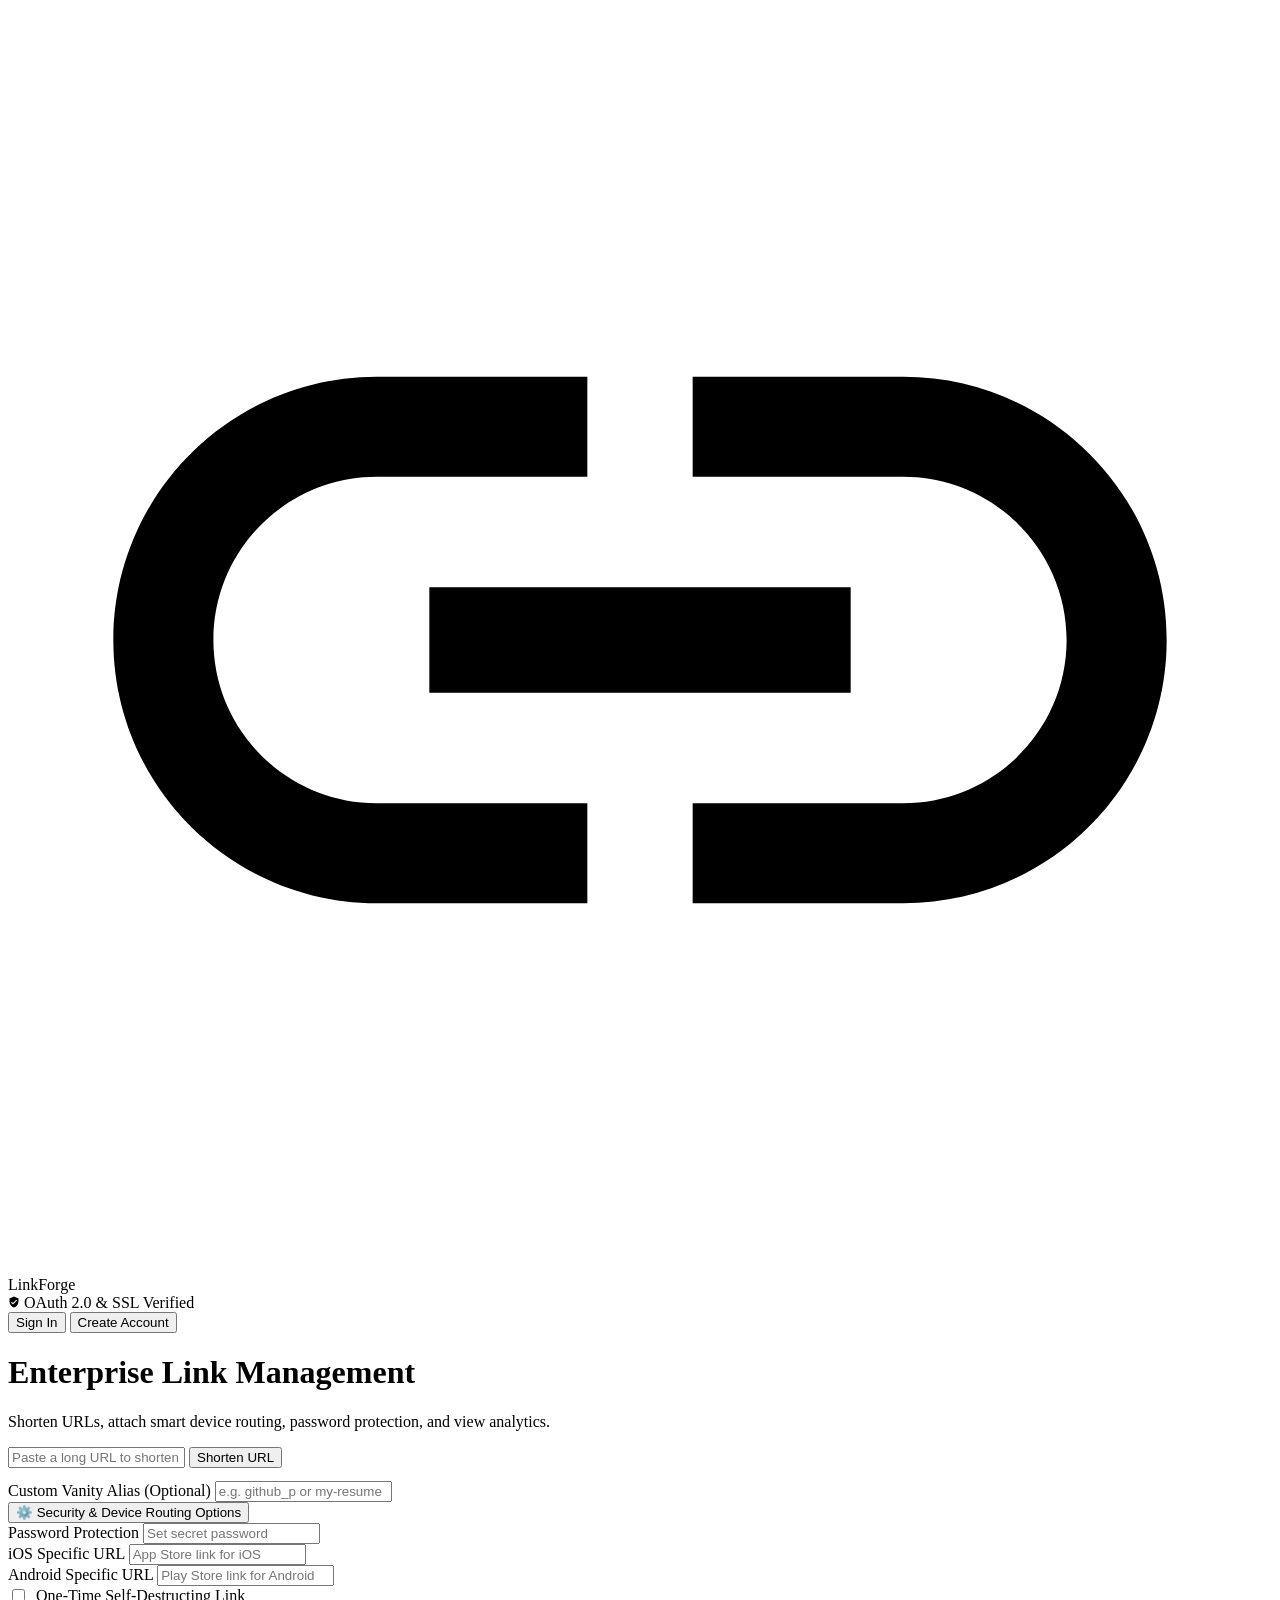
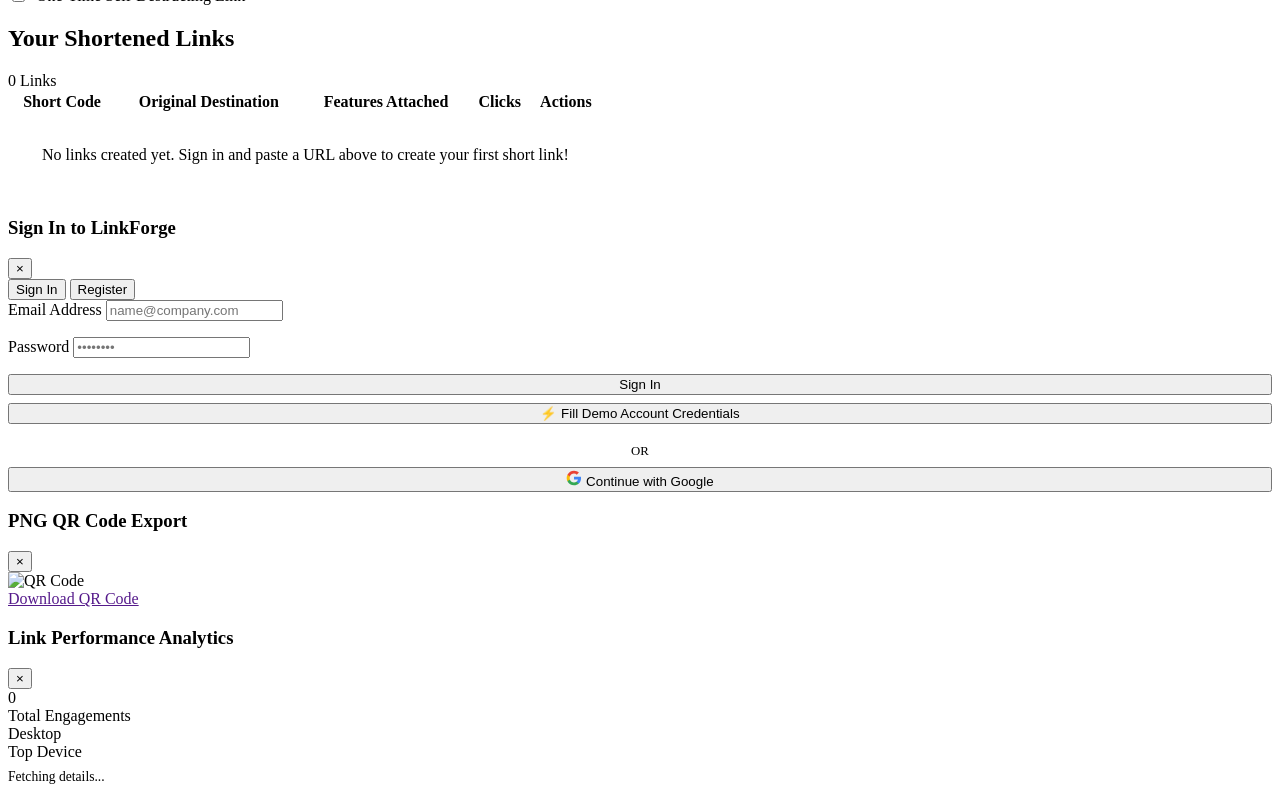
==== frontend/index.html @ d3345522 "Save current working version" ====
<!DOCTYPE html>
<html lang="en">
<head>
  <meta charset="UTF-8" />
  <meta name="viewport" content="width=device-width, initial-scale=1.0" />
  <title>LinkForge Enterprise — URL Shortener & Analytics</title>
  <link rel="stylesheet" href="/styles.css" />
  <link rel="preconnect" href="https://fonts.googleapis.com">
  <link rel="preconnect" href="https://fonts.gstatic.com" crossorigin>
  <link href="https://fonts.googleapis.com/css2?family=Inter:wght@400;500;600;700&display=swap" rel="stylesheet">
</head>
<body>

  <!-- Top Enterprise Navigation Header -->
  <header class="top-header">
    <div class="brand-section">
      <div class="brand-logo">
        <svg viewBox="0 0 24 24"><path d="M3.9 12c0-1.71 1.39-3.1 3.1-3.1h4V7H7c-2.76 0-5 2.24-5 5s2.24 5 5 5h4v-1.9H7c-1.71 0-3.1-1.39-3.1-3.1zM8 13h8v-2H8v2zm9-6h-4v1.9h4c1.71 0 3.1 1.39 3.1 3.1s-1.39 3.1-3.1 3.1h-4V17h4c2.76 0 5-2.24 5-5s-2.24-5-5-5z"/></svg>
        <span>LinkForge</span>
      </div>
      <span class="security-badge">
        <svg width="12" height="12" viewBox="0 0 24 24" fill="currentColor"><path d="M12 1L3 5v6c0 5.55 3.84 10.74 9 12 5.16-1.26 9-6.45 9-12V5l-9-4zm-2 16l-4-4 1.41-1.41L10 14.17l6.59-6.59L18 9l-8 8z"/></svg>
        OAuth 2.0 & SSL Verified
      </span>
    </div>

    <div class="user-controls" id="userControls">
      <button class="btn-primary" onclick="openAuthModal('login')">Sign In</button>
      <button class="btn-secondary" onclick="openAuthModal('register')">Create Account</button>
    </div>
  </header>

  <!-- Main Container -->
  <main class="main-container">
    
    <div class="page-header">
      <h1 class="page-title">Enterprise Link Management</h1>
      <p class="page-subtitle">Shorten URLs, attach smart device routing, password protection, and view analytics.</p>
    </div>

    <!-- Shortener Form Card -->
    <div class="card">
      <form id="shortenForm" onsubmit="handleShorten(event)">
        <div class="shortener-input-group">
          <input type="url" id="targetUrl" class="input-text" placeholder="Paste a long URL to shorten (e.g. https://example.com/very/long/path)" required />
          <button type="submit" class="btn-primary">Shorten URL</button>
        </div>

        <!-- AI Smart Alias Recommender & Domain Vibe Badge -->
        <div id="aiRecommendationBar" class="ai-recommendation-bar" style="display: none;">
          <div class="ai-header">
            <span id="domainTrustBadge" class="trust-badge">🛡️ 98% Trust • Web Resource</span>
            <span class="ai-label">✨ Click a Smart Alias suggestion:</span>
          </div>
          <div id="suggestionChips" class="suggestion-chips"></div>
        </div>

        <!-- Custom Vanity Alias (Always Visible) -->
        <div class="form-group" style="margin-top: 0.85rem;">
          <label for="customAlias">Custom Vanity Alias (Optional)</label>
          <input type="text" id="customAlias" class="input-text" placeholder="e.g. github_p or my-resume" />
        </div>

        <button type="button" class="advanced-toggle" onclick="toggleAdvanced()">
          ⚙️ Security & Device Routing Options
        </button>

        <div class="advanced-panel" id="advancedPanel">
          <div class="form-group">
            <label for="linkPassword">Password Protection</label>
            <input type="password" id="linkPassword" class="input-text" placeholder="Set secret password" />
          </div>

          <div class="form-group">
            <label for="iosUrl">iOS Specific URL</label>
            <input type="url" id="iosUrl" class="input-text" placeholder="App Store link for iOS" />
          </div>

          <div class="form-group">
            <label for="androidUrl">Android Specific URL</label>
            <input type="url" id="androidUrl" class="input-text" placeholder="Play Store link for Android" />
          </div>

          <div class="form-group" style="justify-content: center;">
            <label style="display: flex; align-items: center; gap: 0.5rem; cursor: pointer;">
              <input type="checkbox" id="isOneTime" />
              <span>One-Time Self-Destructing Link</span>
            </label>
          </div>
        </div>
      </form>
    </div>

    <!-- Active Links Table -->
    <div class="table-card">
      <div class="table-header">
        <h2 class="table-title">Your Shortened Links</h2>
        <span class="badge badge-active" id="linkCountBadge">0 Links</span>
      </div>

      <table class="enterprise-table">
        <thead>
          <tr>
            <th>Short Code</th>
            <th>Original Destination</th>
            <th>Features Attached</th>
            <th>Clicks</th>
            <th>Actions</th>
          </tr>
        </thead>
        <tbody id="linksTableBody">
          <tr>
            <td colspan="5" style="text-align: center; color: var(--text-subtle); padding: 2rem;">
              No links created yet. Sign in and paste a URL above to create your first short link!
            </td>
          </tr>
        </tbody>
      </table>
    </div>
  </main>

  <!-- Auth Modal (Sign In / Register) -->
  <div class="modal-overlay" id="authModal">
    <div class="modal-content">
      <div class="modal-header">
        <h3 class="modal-title" id="authModalTitle">Sign In to LinkForge</h3>
        <button class="close-btn" onclick="closeModal('authModal')">&times;</button>
      </div>

      <!-- Auth Tab Switches -->
      <div class="auth-tabs">
        <button class="auth-tab active" id="tabLogin" onclick="switchAuthTab('login')">Sign In</button>
        <button class="auth-tab" id="tabRegister" onclick="switchAuthTab('register')">Register</button>
      </div>

      <!-- Login Form -->
      <form id="loginForm" onsubmit="handleLoginSubmit(event)">
        <div class="form-group" style="margin-bottom: 1rem;">
          <label for="loginEmail">Email Address</label>
          <input type="email" id="loginEmail" class="input-text" placeholder="name@company.com" required />
        </div>
        <div class="form-group" style="margin-bottom: 1rem;">
          <label for="loginPassword">Password</label>
          <input type="password" id="loginPassword" class="input-text" placeholder="••••••••" required />
        </div>
        <button type="submit" class="btn-primary" style="width: 100%; justify-content: center; margin-bottom: 0.5rem;">Sign In</button>
        <button type="button" class="btn-secondary" style="width: 100%; justify-content: center;" onclick="fillDemoAccount()">⚡ Fill Demo Account Credentials</button>
      </form>

      <!-- Register Form -->
      <form id="registerForm" onsubmit="handleRegisterSubmit(event)" style="display: none;">
        <div class="form-group" style="margin-bottom: 1rem;">
          <label for="regUsername">Username</label>
          <input type="text" id="regUsername" class="input-text" placeholder="johndoe" required />
        </div>
        <div class="form-group" style="margin-bottom: 1rem;">
          <label for="regEmail">Email Address</label>
          <input type="email" id="regEmail" class="input-text" placeholder="name@company.com" required />
        </div>
        <div class="form-group" style="margin-bottom: 1.5rem;">
          <label for="regPassword">Password</label>
          <input type="password" id="regPassword" class="input-text" placeholder="At least 8 characters" required />
        </div>
        <button type="submit" class="btn-primary" style="width: 100%; justify-content: center;">Create Account</button>
      </form>

      <div style="text-align: center; margin: 1.25rem 0 0.5rem 0; font-size: 0.8rem; color: var(--text-subtle);">OR</div>

      <!-- Google OAuth Button -->
      <button class="btn-secondary" style="width: 100%; justify-content: center;" onclick="handleGoogleLogin()">
        <svg width="16" height="16" viewBox="0 0 24 24"><path fill="#4285F4" d="M22.56 12.25c0-.78-.07-1.53-.2-2.25H12v4.26h5.92c-.26 1.37-1.04 2.53-2.21 3.31v2.77h3.57c2.08-1.92 3.28-4.74 3.28-8.09z"/><path fill="#34A853" d="M12 23c2.97 0 5.46-.98 7.28-2.66l-3.57-2.77c-.98.66-2.23 1.06-3.71 1.06-2.86 0-5.29-1.93-6.16-4.53H2.18v2.84C3.99 20.53 7.7 23 12 23z"/><path fill="#FBBC05" d="M5.84 14.09c-.22-.66-.35-1.36-.35-2.09s.13-1.43.35-2.09V7.06H2.18C1.43 8.55 1 10.22 1 12s.43 3.45 1.18 4.94l2.85-2.22.81-.63z"/><path fill="#EA4335" d="M12 5.38c1.62 0 3.06.56 4.21 1.64l3.15-3.15C17.45 2.09 14.97 1 12 1 7.7 1 3.99 3.47 2.18 7.06l3.66 2.84c.87-2.6 3.3-4.52 6.16-4.52z"/></svg>
        Continue with Google
      </button>
    </div>
  </div>

  <!-- QR Code Modal -->
  <div class="modal-overlay" id="qrModal">
    <div class="modal-content">
      <div class="modal-header">
        <h3 class="modal-title">PNG QR Code Export</h3>
        <button class="close-btn" onclick="closeModal('qrModal')">&times;</button>
      </div>
      <div class="qr-container">
        <img id="qrImage" src="" alt="QR Code" class="qr-image" />
        <br />
        <a id="qrDownloadBtn" href="" download="qrcode.png" class="btn-primary">Download QR Code</a>
      </div>
    </div>
  </div>

  <!-- Analytics Modal -->
  <div class="modal-overlay" id="analyticsModal">
    <div class="modal-content">
      <div class="modal-header">
        <h3 class="modal-title">Link Performance Analytics</h3>
        <button class="close-btn" onclick="closeModal('analyticsModal')">&times;</button>
      </div>
      <div class="stats-grid">
        <div class="stat-box">
          <div class="stat-number" id="totalClicks">0</div>
          <div class="stat-label">Total Engagements</div>
        </div>
        <div class="stat-box">
          <div class="stat-number" id="topDevice">Desktop</div>
          <div class="stat-label">Top Device</div>
        </div>
      </div>
      <div id="analyticsDetails" style="font-size: 0.85rem; color: var(--text-muted); padding: 0.5rem 0;">
        Fetching details...
      </div>
    </div>
  </div>

  <script src="/app.js"></script>
</body>
</html>
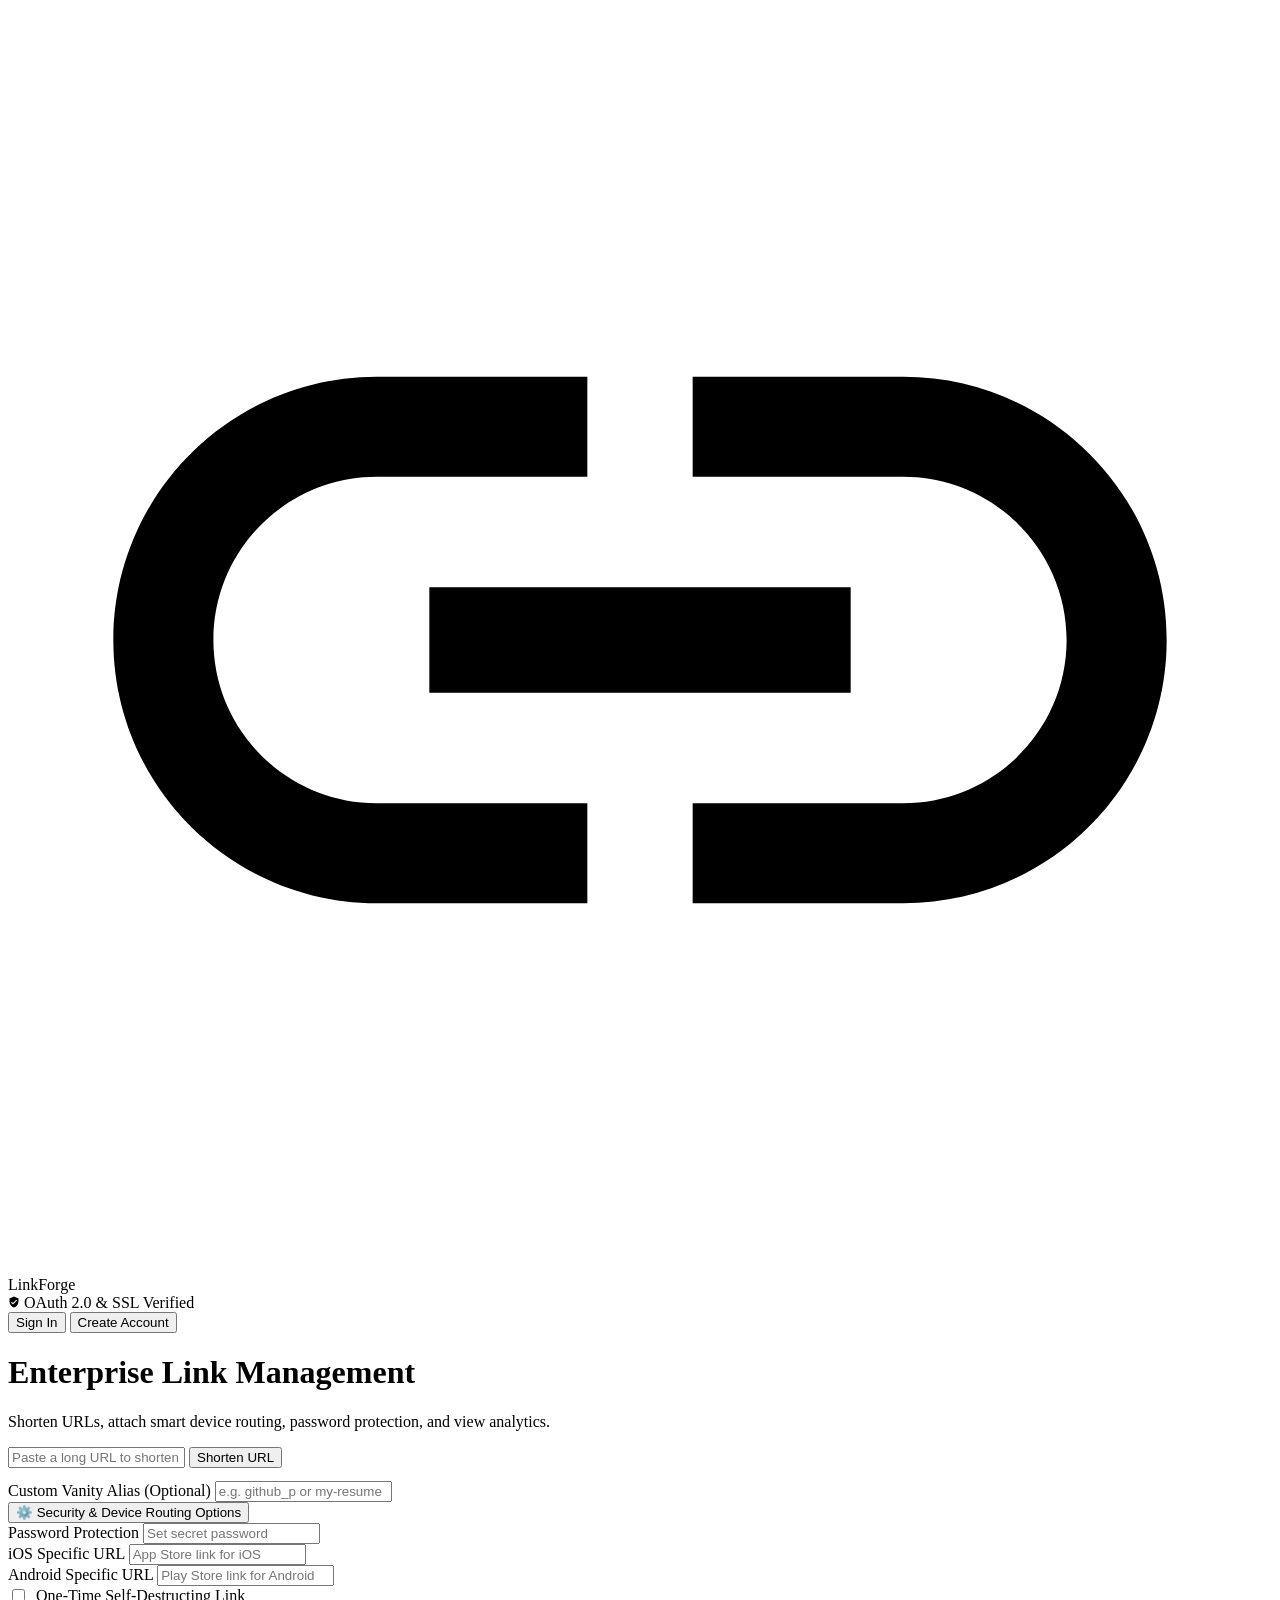
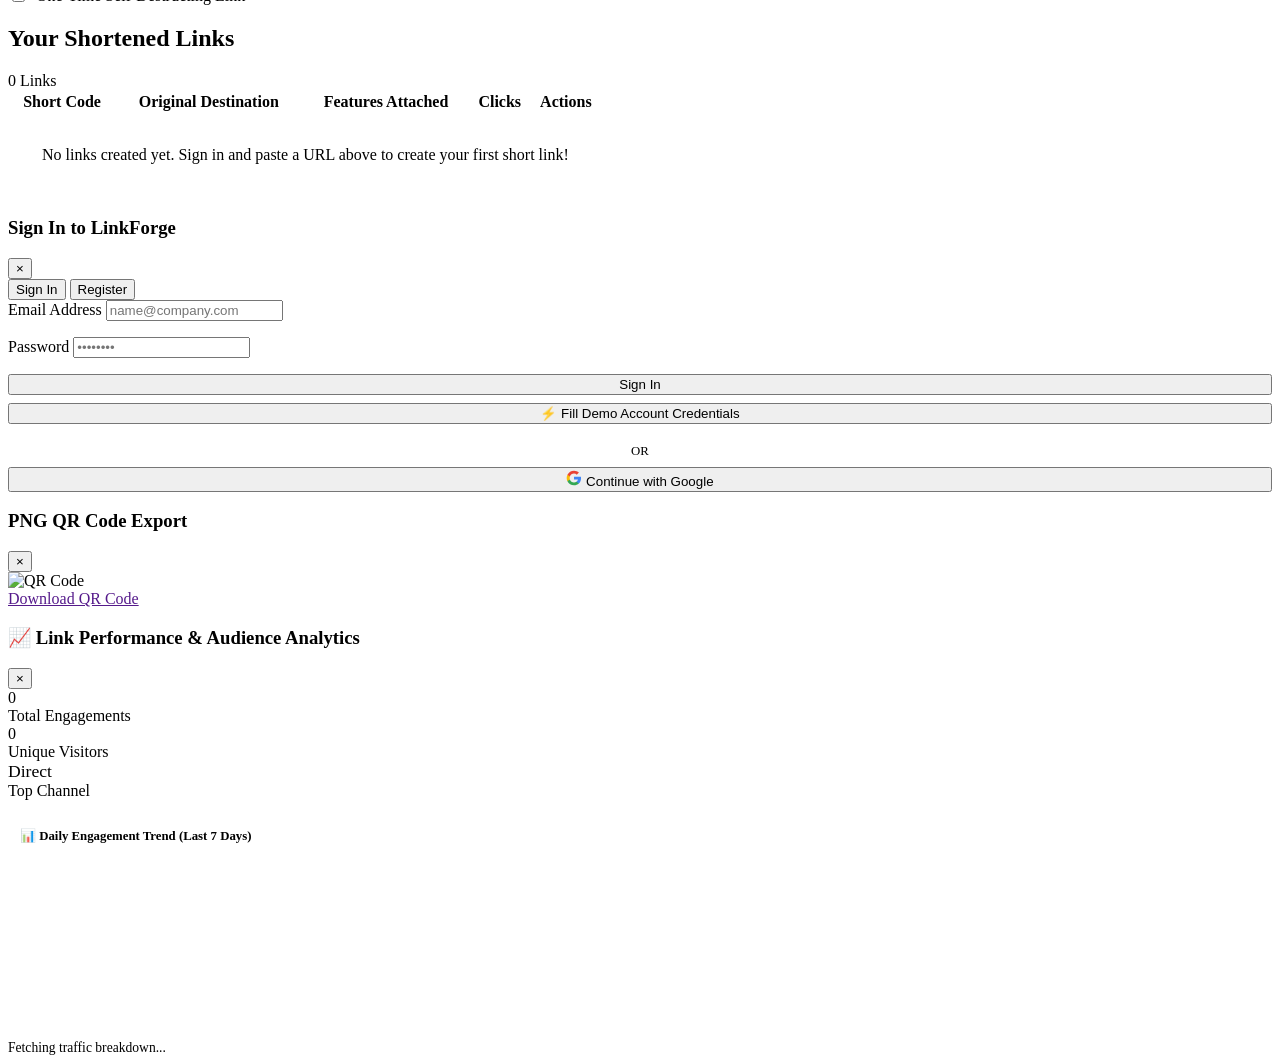
==== commit c539622e: "update and final , goath resolved" ====
--- a/frontend/index.html
+++ b/frontend/index.html
@@ -8,6 +8,7 @@
   <link rel="preconnect" href="https://fonts.googleapis.com">
   <link rel="preconnect" href="https://fonts.gstatic.com" crossorigin>
   <link href="https://fonts.googleapis.com/css2?family=Inter:wght@400;500;600;700&display=swap" rel="stylesheet">
+  <script src="https://cdn.jsdelivr.net/npm/chart.js"></script>
 </head>
 <body>
 
@@ -191,23 +192,36 @@
 
   <!-- Analytics Modal -->
   <div class="modal-overlay" id="analyticsModal">
-    <div class="modal-content">
+    <div class="modal-content" style="max-width: 580px;">
       <div class="modal-header">
-        <h3 class="modal-title">Link Performance Analytics</h3>
+        <h3 class="modal-title">📈 Link Performance & Audience Analytics</h3>
         <button class="close-btn" onclick="closeModal('analyticsModal')">&times;</button>
       </div>
-      <div class="stats-grid">
+      <div class="stats-grid" style="grid-template-columns: repeat(3, 1fr); gap: 0.75rem; margin-bottom: 1rem;">
         <div class="stat-box">
           <div class="stat-number" id="totalClicks">0</div>
           <div class="stat-label">Total Engagements</div>
         </div>
         <div class="stat-box">
-          <div class="stat-number" id="topDevice">Desktop</div>
-          <div class="stat-label">Top Device</div>
-        </div>
-      </div>
-      <div id="analyticsDetails" style="font-size: 0.85rem; color: var(--text-muted); padding: 0.5rem 0;">
-        Fetching details...
+          <div class="stat-number" id="uniqueClicks">0</div>
+          <div class="stat-label">Unique Visitors</div>
+        </div>
+        <div class="stat-box">
+          <div class="stat-number" id="topReferrer" style="font-size: 1.1rem; overflow: hidden; text-overflow: ellipsis; white-space: nowrap;">Direct</div>
+          <div class="stat-label">Top Channel</div>
+        </div>
+      </div>
+
+      <!-- Daily Click Trend Graph -->
+      <div style="background: var(--bg-card); border: 1px solid var(--border-subtle); border-radius: 8px; padding: 0.75rem; margin-bottom: 1rem;">
+        <div style="font-size: 0.8rem; font-weight: 600; color: var(--text-main); margin-bottom: 0.5rem;">📊 Daily Engagement Trend (Last 7 Days)</div>
+        <div style="height: 160px; position: relative;">
+          <canvas id="clickChartCanvas"></canvas>
+        </div>
+      </div>
+
+      <div id="analyticsDetails" style="font-size: 0.85rem; color: var(--text-muted);">
+        Fetching traffic breakdown...
       </div>
     </div>
   </div>
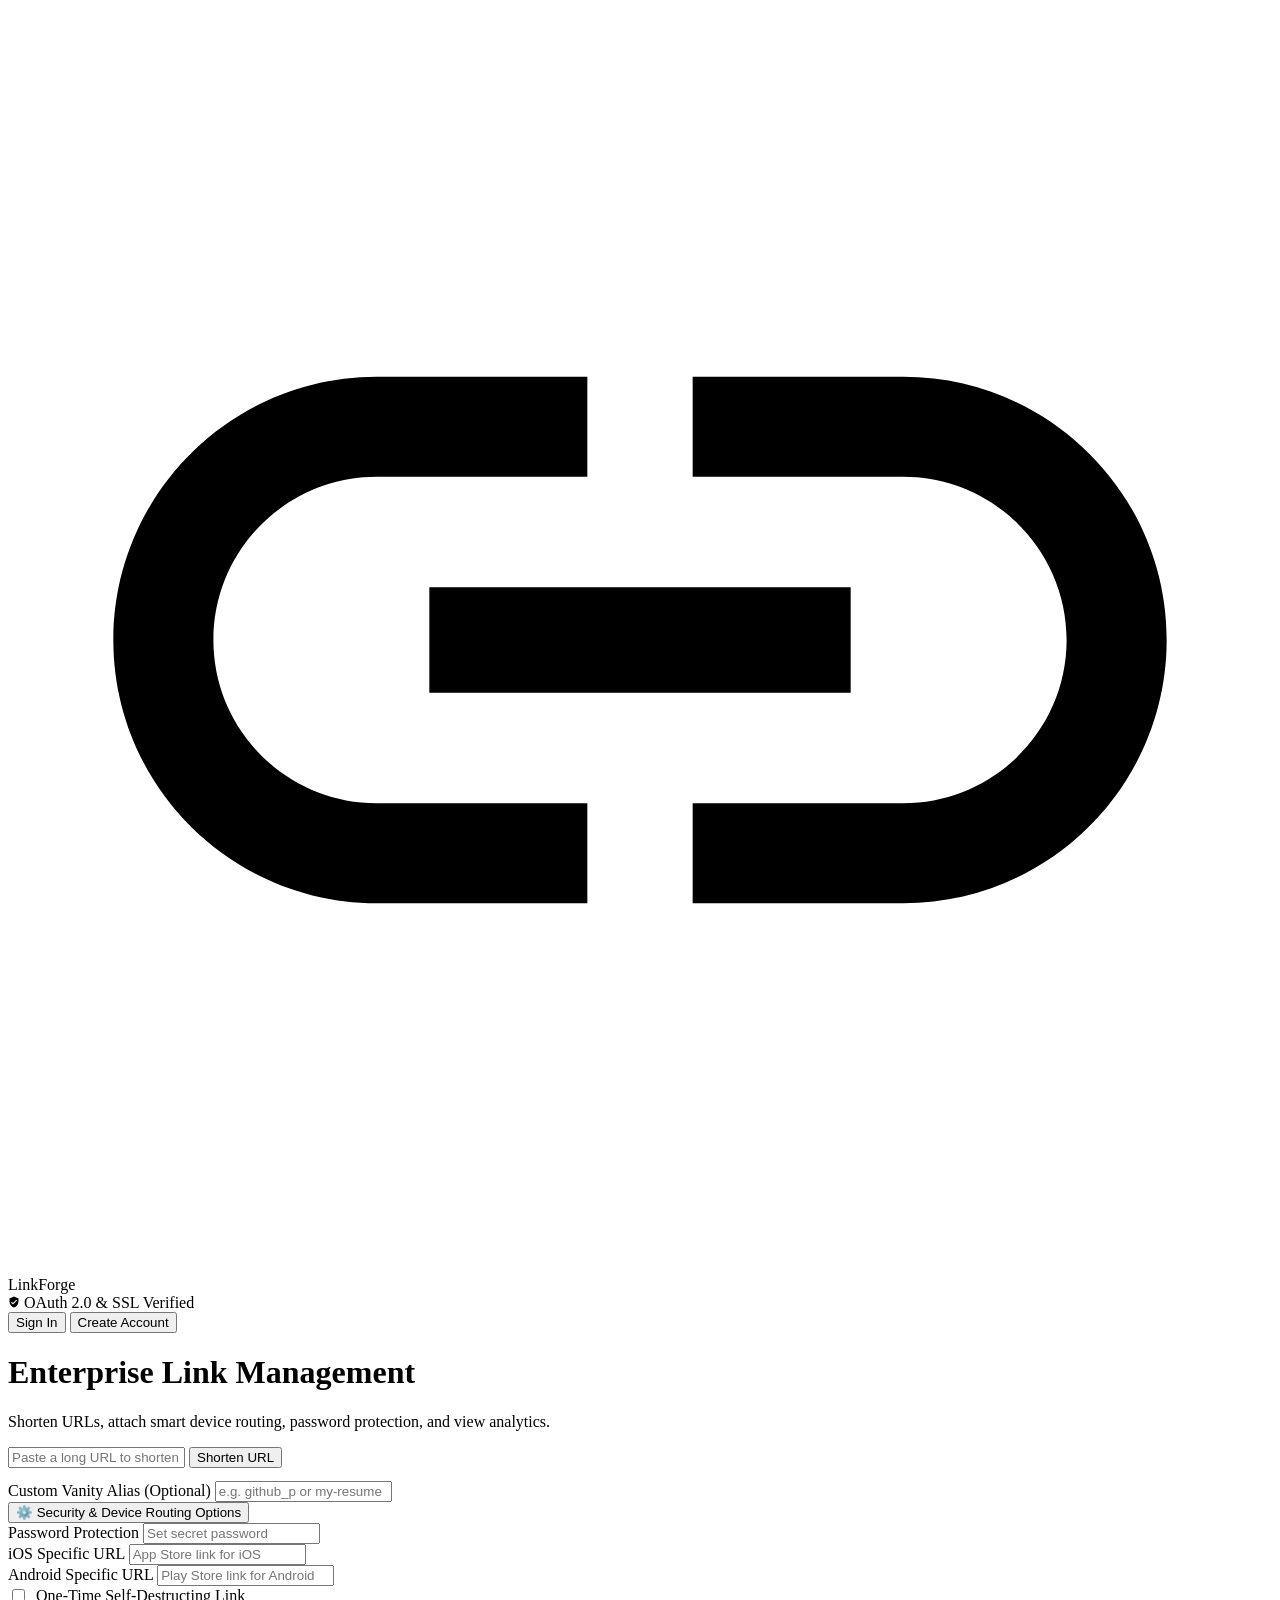
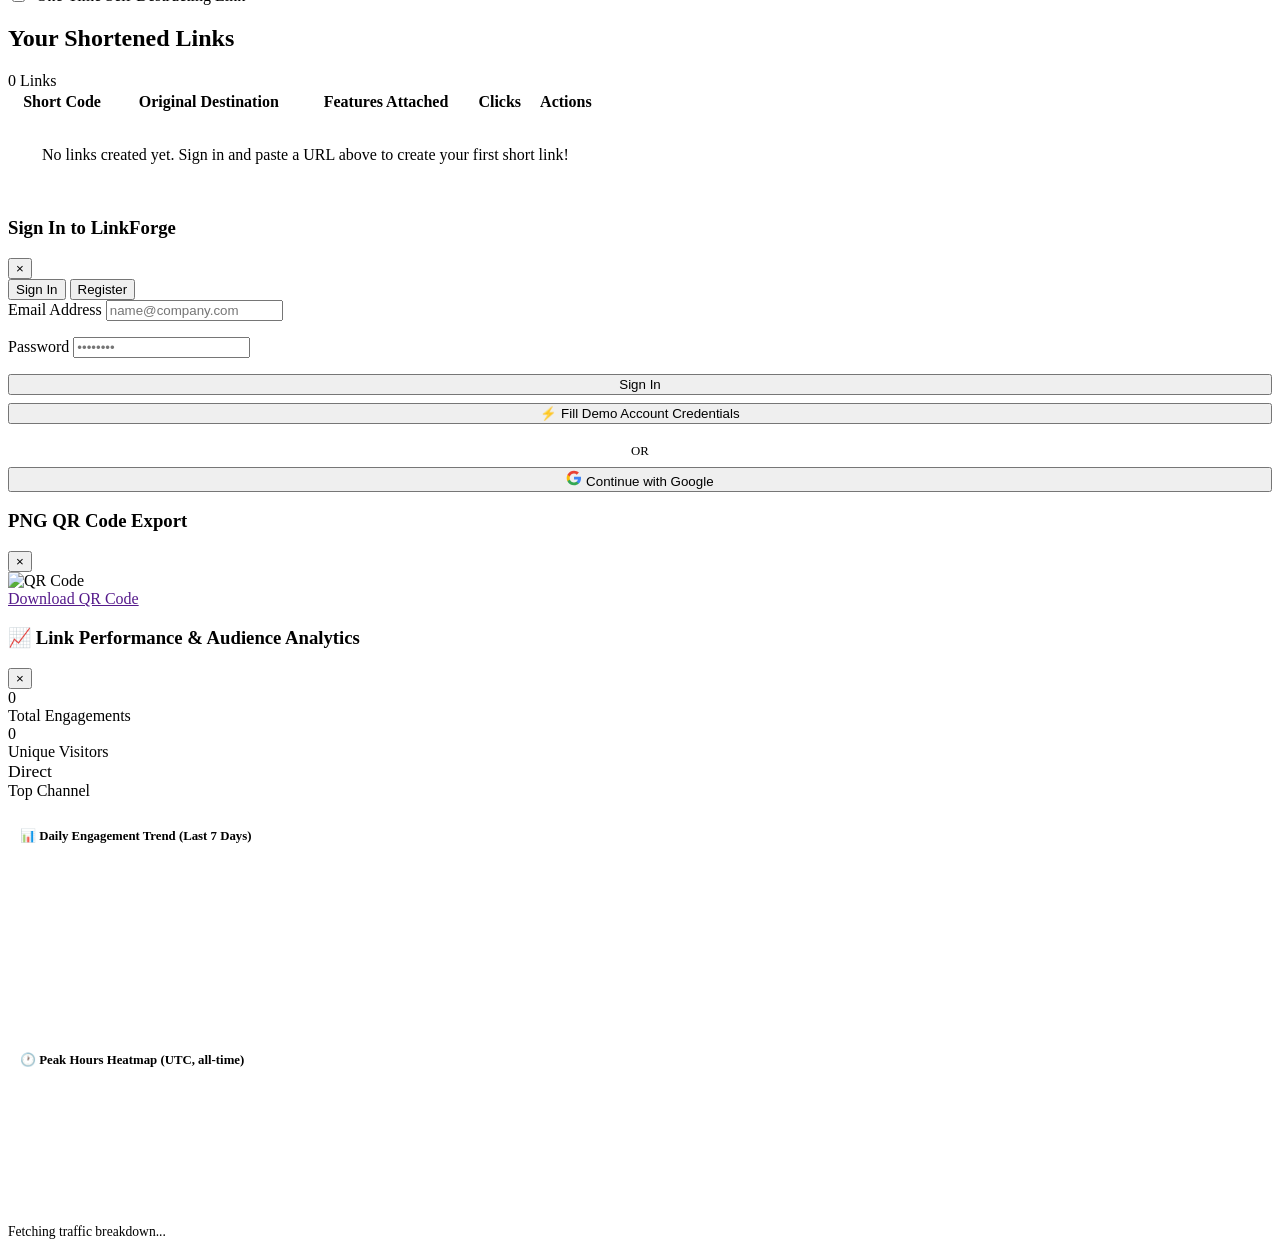
==== commit e3f32deb: "feat: hourly heatmap analytics + Render deploy + GitHub Actions CI/CD - Add hour_of_day column to Cl" ====
--- a/frontend/index.html
+++ b/frontend/index.html
@@ -47,11 +47,10 @@
           <button type="submit" class="btn-primary">Shorten URL</button>
         </div>
 
-        <!-- AI Smart Alias Recommender & Domain Vibe Badge -->
+        <!-- AI Smart Alias Recommender -->
         <div id="aiRecommendationBar" class="ai-recommendation-bar" style="display: none;">
           <div class="ai-header">
-            <span id="domainTrustBadge" class="trust-badge">🛡️ 98% Trust • Web Resource</span>
-            <span class="ai-label">✨ Click a Smart Alias suggestion:</span>
+            <span class="ai-label">✨ Suggested Aliases:</span>
           </div>
           <div id="suggestionChips" class="suggestion-chips"></div>
         </div>
@@ -220,6 +219,14 @@
         </div>
       </div>
 
+      <!-- Hourly Heatmap Chart -->
+      <div style="background: var(--bg-card); border: 1px solid var(--border-subtle); border-radius: 8px; padding: 0.75rem; margin-bottom: 1rem;">
+        <div style="font-size: 0.8rem; font-weight: 600; color: var(--text-main); margin-bottom: 0.5rem;">🕐 Peak Hours Heatmap (UTC, all-time)</div>
+        <div style="height: 120px; position: relative;">
+          <canvas id="heatmapChartCanvas"></canvas>
+        </div>
+      </div>
+
       <div id="analyticsDetails" style="font-size: 0.85rem; color: var(--text-muted);">
         Fetching traffic breakdown...
       </div>
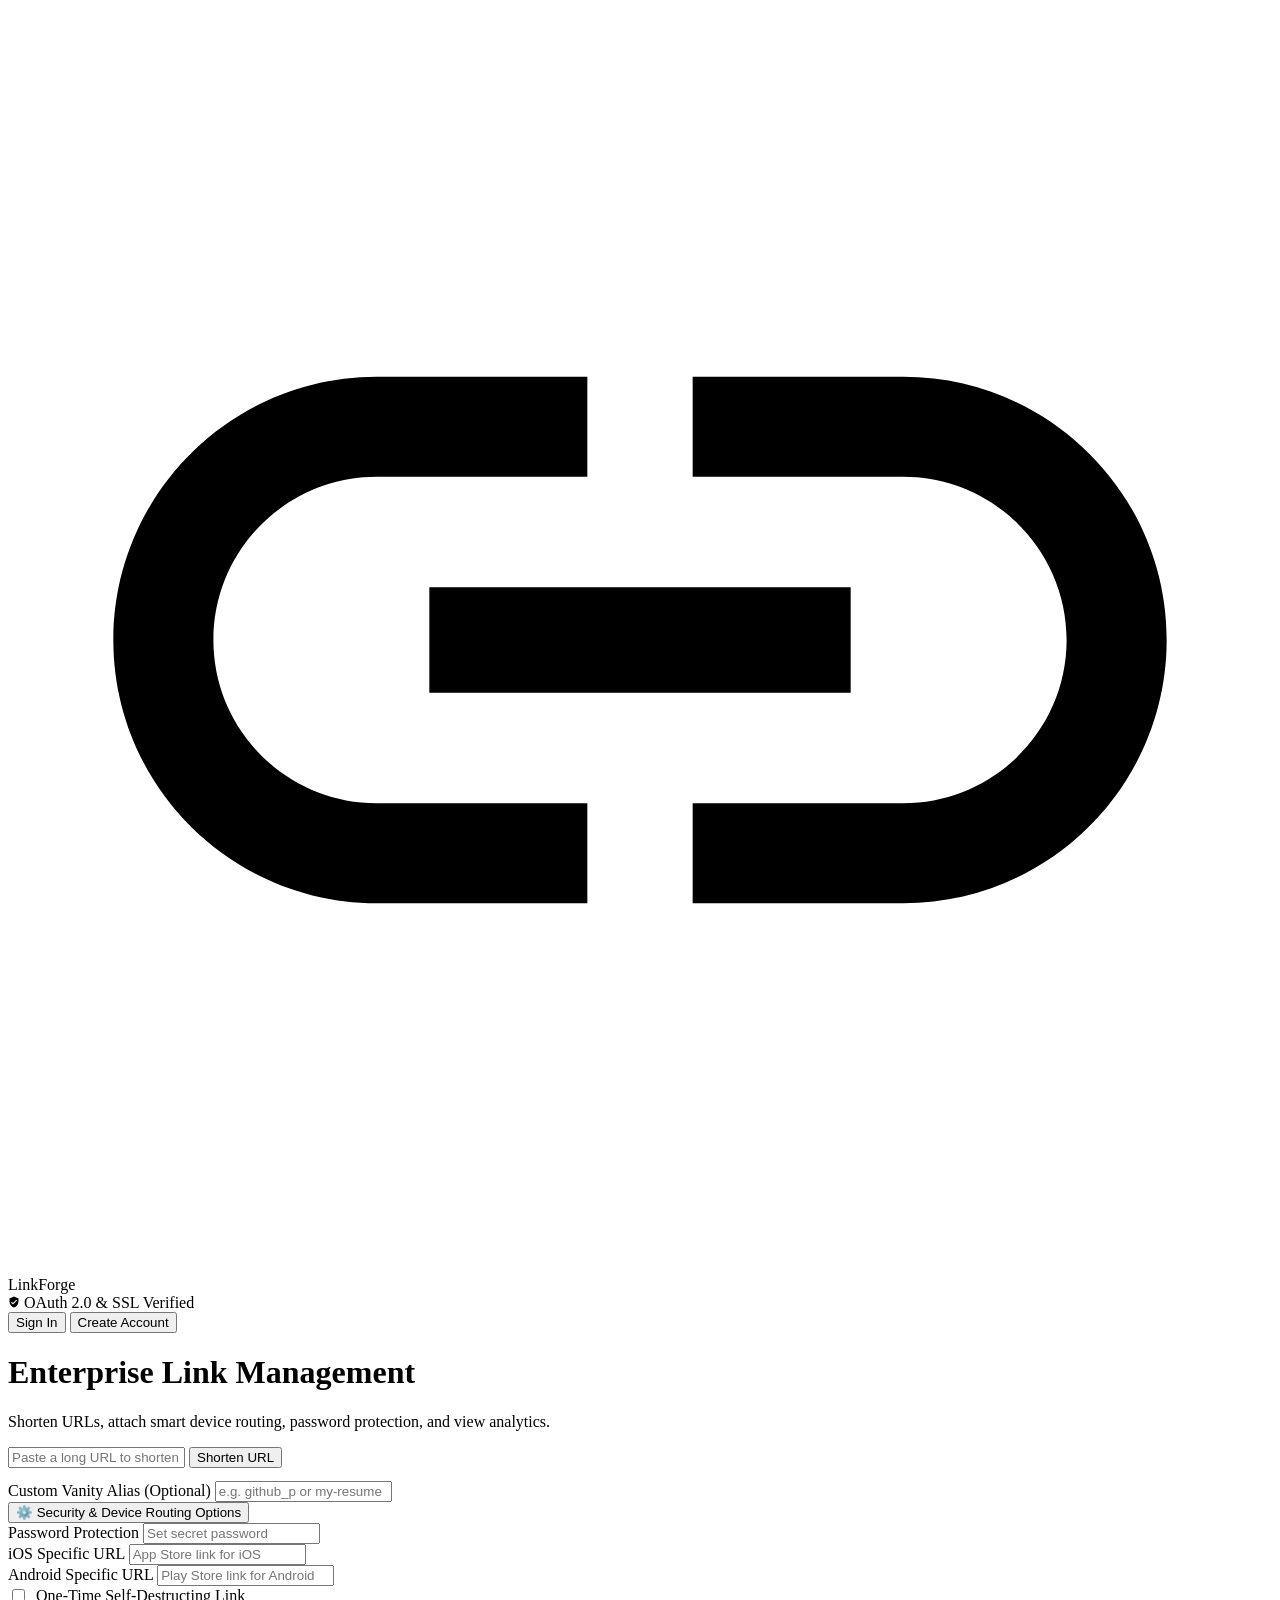
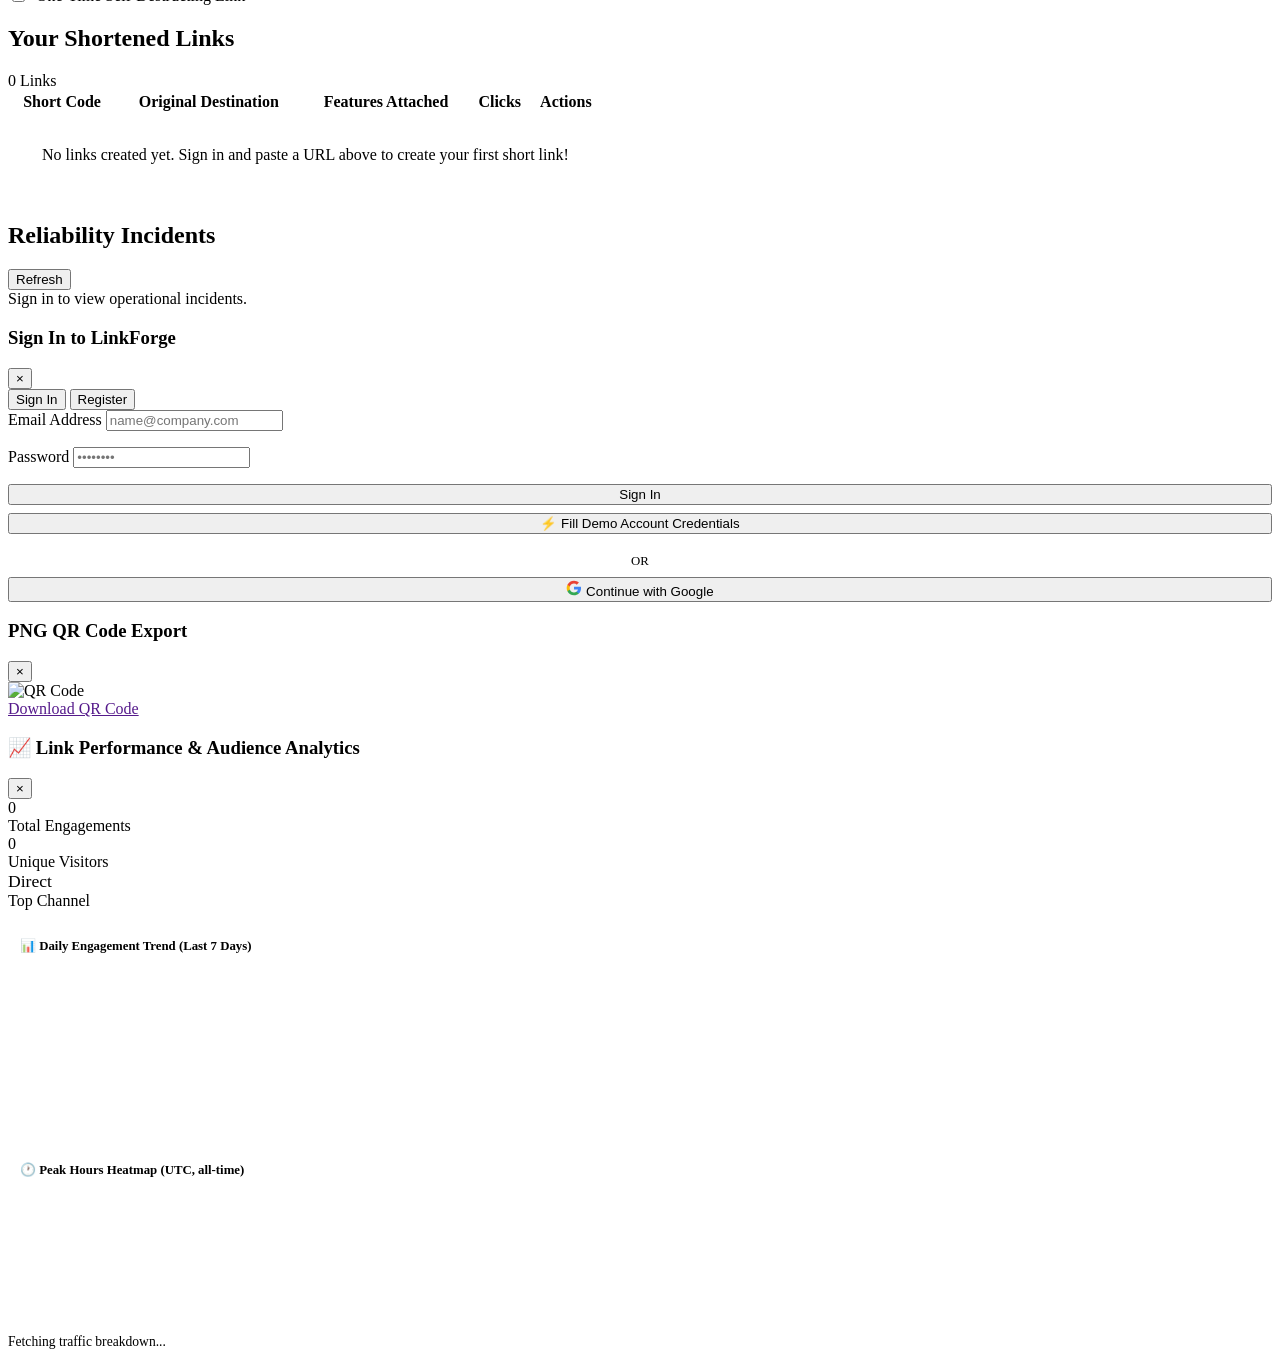
==== commit 9cd2b8f9: "feat: evolve linkforge into reliable ai platform" ====
--- a/frontend/index.html
+++ b/frontend/index.html
@@ -117,6 +117,14 @@
         </tbody>
       </table>
     </div>
+
+    <div class="table-card" style="margin-top: 1.5rem;">
+      <div class="table-header">
+        <h2 class="table-title">Reliability Incidents</h2>
+        <button class="btn-secondary" onclick="loadIncidents()">Refresh</button>
+      </div>
+      <div id="incidentsPanel" style="color: var(--text-muted);">Sign in to view operational incidents.</div>
+    </div>
   </main>
 
   <!-- Auth Modal (Sign In / Register) -->
